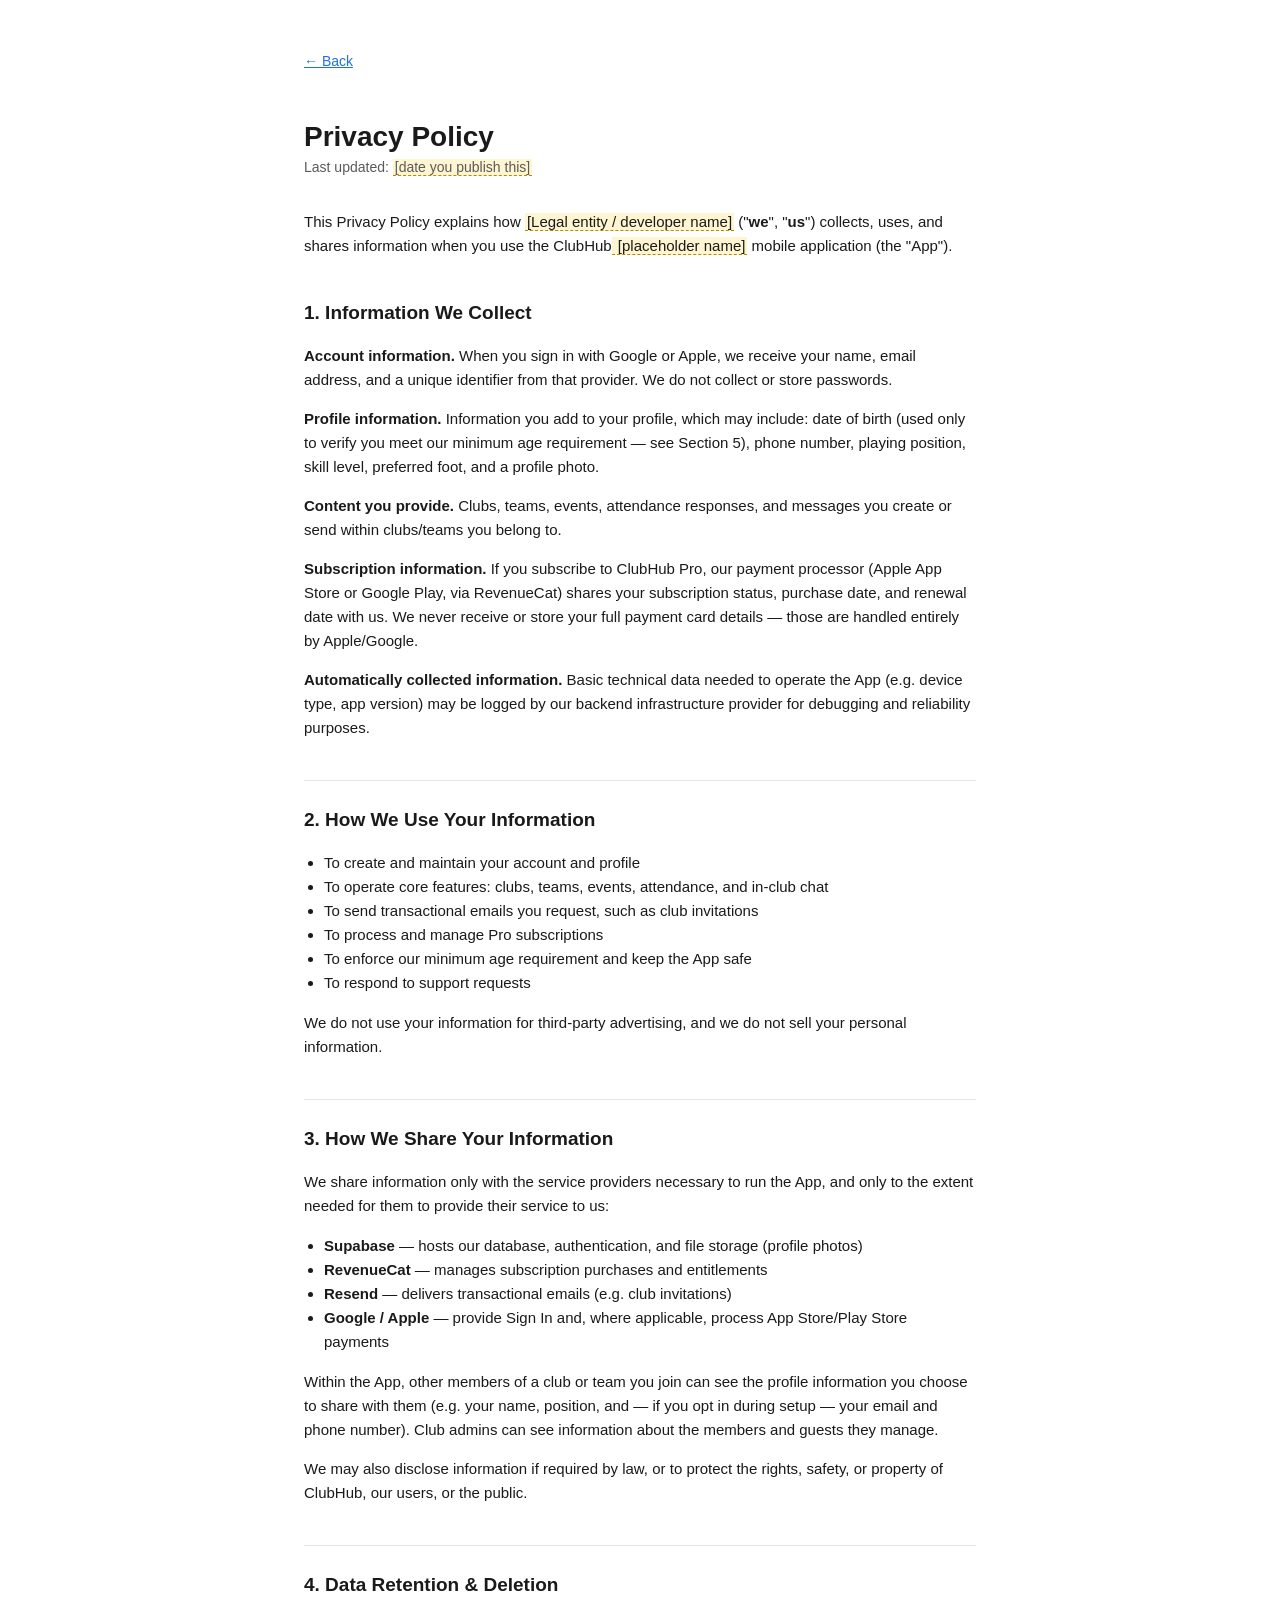
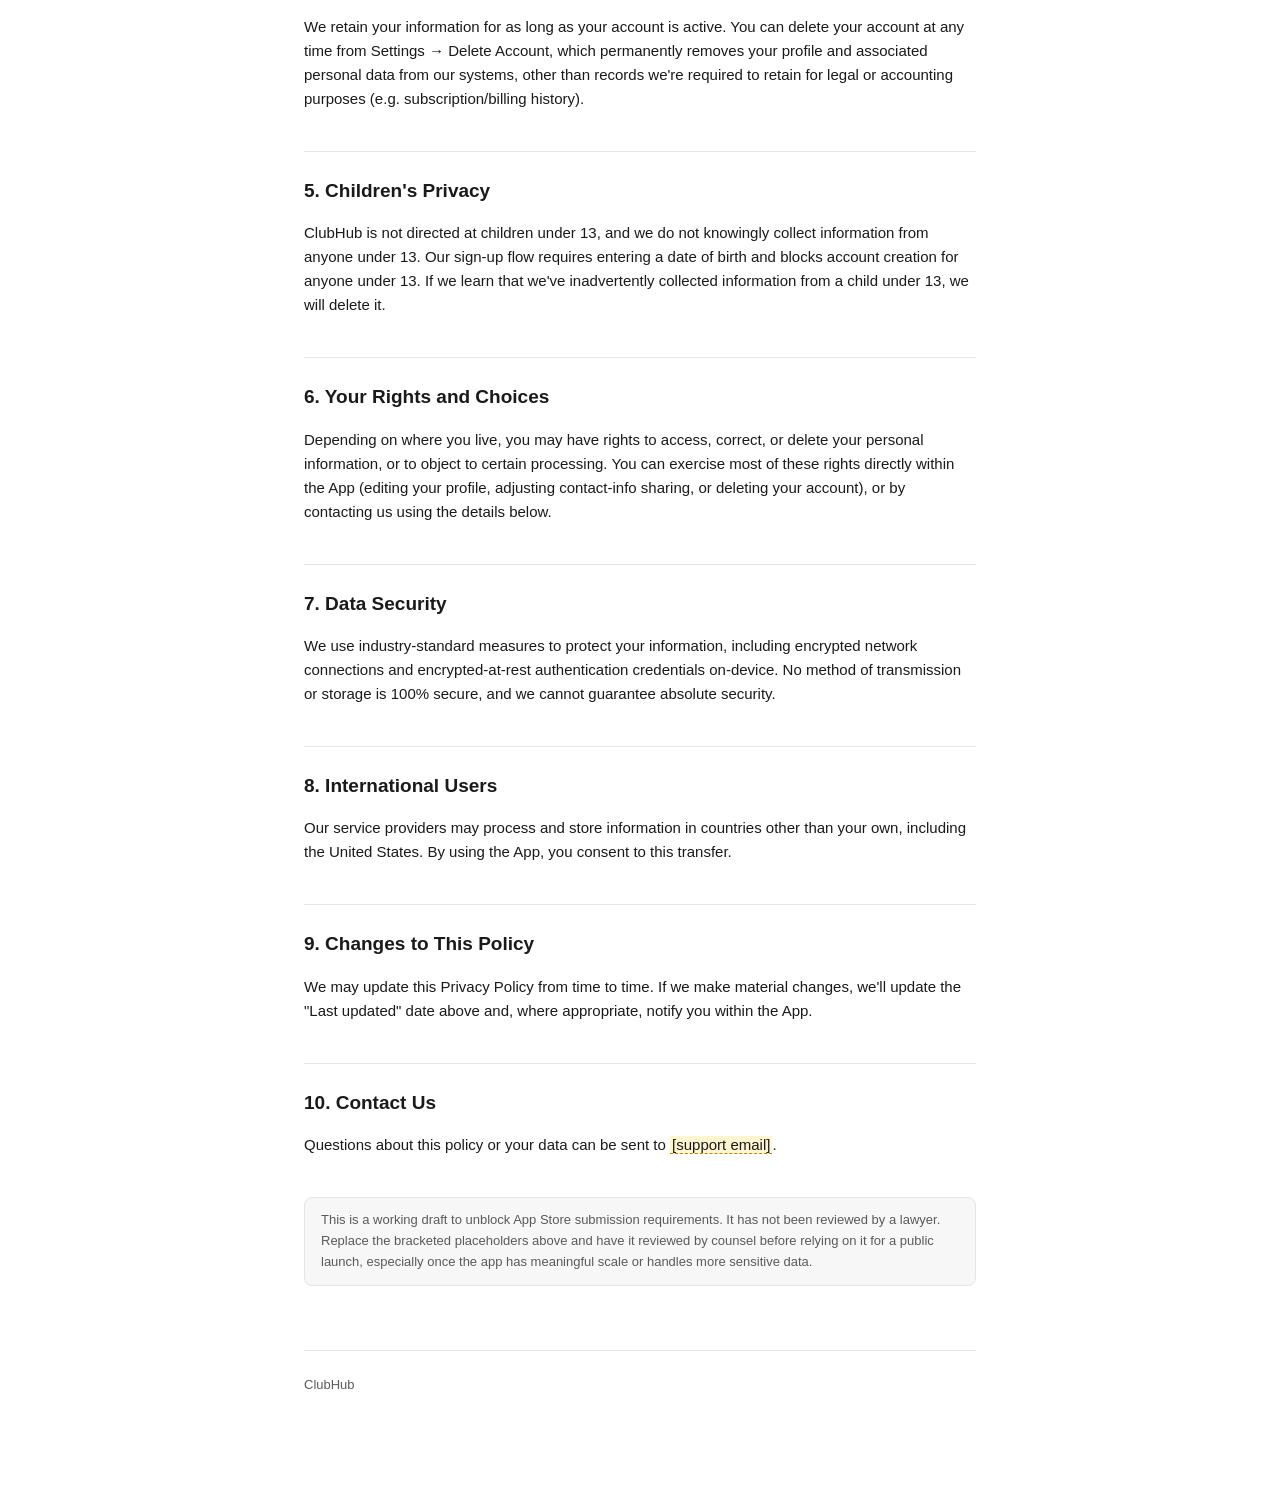
==== privacy-policy.html @ f614a670 "Draft privacy policy and terms of use" ====
<!doctype html>
<html lang="en">
<head>
<meta charset="utf-8" />
<meta name="viewport" content="width=device-width, initial-scale=1" />
<title>Privacy Policy — ClubHub</title>
<link rel="stylesheet" href="style.css" />
</head>
<body>
<div class="wrap">
<a class="home-link" href="index.html">&larr; Back</a>
<h1>Privacy Policy</h1>
<p class="updated">Last updated: <span class="placeholder">[date you publish this]</span></p>

<p>This Privacy Policy explains how <span class="placeholder">[Legal entity / developer name]</span> ("<strong>we</strong>", "<strong>us</strong>") collects, uses, and shares information when you use the ClubHub<span class="placeholder"> [placeholder name]</span> mobile application (the "App").</p>

<h2>1. Information We Collect</h2>
<p><strong>Account information.</strong> When you sign in with Google or Apple, we receive your name, email address, and a unique identifier from that provider. We do not collect or store passwords.</p>
<p><strong>Profile information.</strong> Information you add to your profile, which may include: date of birth (used only to verify you meet our minimum age requirement — see Section 5), phone number, playing position, skill level, preferred foot, and a profile photo.</p>
<p><strong>Content you provide.</strong> Clubs, teams, events, attendance responses, and messages you create or send within clubs/teams you belong to.</p>
<p><strong>Subscription information.</strong> If you subscribe to ClubHub Pro, our payment processor (Apple App Store or Google Play, via RevenueCat) shares your subscription status, purchase date, and renewal date with us. We never receive or store your full payment card details — those are handled entirely by Apple/Google.</p>
<p><strong>Automatically collected information.</strong> Basic technical data needed to operate the App (e.g. device type, app version) may be logged by our backend infrastructure provider for debugging and reliability purposes.</p>

<h2>2. How We Use Your Information</h2>
<ul>
<li>To create and maintain your account and profile</li>
<li>To operate core features: clubs, teams, events, attendance, and in-club chat</li>
<li>To send transactional emails you request, such as club invitations</li>
<li>To process and manage Pro subscriptions</li>
<li>To enforce our minimum age requirement and keep the App safe</li>
<li>To respond to support requests</li>
</ul>
<p>We do not use your information for third-party advertising, and we do not sell your personal information.</p>

<h2>3. How We Share Your Information</h2>
<p>We share information only with the service providers necessary to run the App, and only to the extent needed for them to provide their service to us:</p>
<ul>
<li><strong>Supabase</strong> — hosts our database, authentication, and file storage (profile photos)</li>
<li><strong>RevenueCat</strong> — manages subscription purchases and entitlements</li>
<li><strong>Resend</strong> — delivers transactional emails (e.g. club invitations)</li>
<li><strong>Google / Apple</strong> — provide Sign In and, where applicable, process App Store/Play Store payments</li>
</ul>
<p>Within the App, other members of a club or team you join can see the profile information you choose to share with them (e.g. your name, position, and — if you opt in during setup — your email and phone number). Club admins can see information about the members and guests they manage.</p>
<p>We may also disclose information if required by law, or to protect the rights, safety, or property of ClubHub, our users, or the public.</p>

<h2>4. Data Retention &amp; Deletion</h2>
<p>We retain your information for as long as your account is active. You can delete your account at any time from Settings → Delete Account, which permanently removes your profile and associated personal data from our systems, other than records we're required to retain for legal or accounting purposes (e.g. subscription/billing history).</p>

<h2>5. Children's Privacy</h2>
<p>ClubHub is not directed at children under 13, and we do not knowingly collect information from anyone under 13. Our sign-up flow requires entering a date of birth and blocks account creation for anyone under 13. If we learn that we've inadvertently collected information from a child under 13, we will delete it.</p>

<h2>6. Your Rights and Choices</h2>
<p>Depending on where you live, you may have rights to access, correct, or delete your personal information, or to object to certain processing. You can exercise most of these rights directly within the App (editing your profile, adjusting contact-info sharing, or deleting your account), or by contacting us using the details below.</p>

<h2>7. Data Security</h2>
<p>We use industry-standard measures to protect your information, including encrypted network connections and encrypted-at-rest authentication credentials on-device. No method of transmission or storage is 100% secure, and we cannot guarantee absolute security.</p>

<h2>8. International Users</h2>
<p>Our service providers may process and store information in countries other than your own, including the United States. By using the App, you consent to this transfer.</p>

<h2>9. Changes to This Policy</h2>
<p>We may update this Privacy Policy from time to time. If we make material changes, we'll update the "Last updated" date above and, where appropriate, notify you within the App.</p>

<h2>10. Contact Us</h2>
<p>Questions about this policy or your data can be sent to <span class="placeholder">[support email]</span>.</p>

<div class="note">
This is a working draft to unblock App Store submission requirements. It has not been reviewed by a lawyer. Replace the bracketed placeholders above and have it reviewed by counsel before relying on it for a public launch, especially once the app has meaningful scale or handles more sensitive data.
</div>

<footer>ClubHub</footer>
</div>
</body>
</html>
---- style.css ----
:root {
    --bg: #ffffff;
    --text: #1a1a1a;
    --muted: #5a5a5a;
    --accent: #1f6feb;
    --border: #e5e5e5;
    --card: #f7f7f8;
}

@media (prefers-color-scheme: dark) {
    :root {
        --bg: #14151a;
        --text: #f0f0f2;
        --muted: #a3a3ab;
        --accent: #6ea8fe;
        --border: #2a2b32;
        --card: #1c1d24;
    }
}

* {
    box-sizing: border-box;
}

body {
    margin: 0;
    background: var(--bg);
    color: var(--text);
    font-family: -apple-system, BlinkMacSystemFont, 'Segoe UI', Roboto, Helvetica, Arial, sans-serif;
    line-height: 1.6;
}

.wrap {
    max-width: 720px;
    margin: 0 auto;
    padding: 48px 24px 96px;
}

.updated {
    color: var(--muted);
    font-size: 14px;
    margin-top: -8px;
    margin-bottom: 32px;
}

h1 {
    font-size: 28px;
    margin-bottom: 4px;
}

h2 {
    font-size: 19px;
    margin-top: 40px;
    margin-bottom: 8px;
    border-top: 1px solid var(--border);
    padding-top: 24px;
}

h2:first-of-type {
    border-top: none;
    padding-top: 0;
}

p,
li {
    color: var(--text);
    font-size: 15px;
}

ul {
    padding-left: 20px;
}

a {
    color: var(--accent);
}

.note {
    background: var(--card);
    border: 1px solid var(--border);
    border-radius: 8px;
    padding: 12px 16px;
    font-size: 13px;
    color: var(--muted);
    margin-top: 40px;
}

.placeholder {
    background: rgba(255, 200, 0, 0.18);
    border-bottom: 1px dashed #b98900;
    padding: 0 2px;
}

.home-link {
    display: inline-block;
    margin-bottom: 24px;
    font-size: 14px;
}

footer {
    margin-top: 64px;
    padding-top: 24px;
    border-top: 1px solid var(--border);
    color: var(--muted);
    font-size: 13px;
}
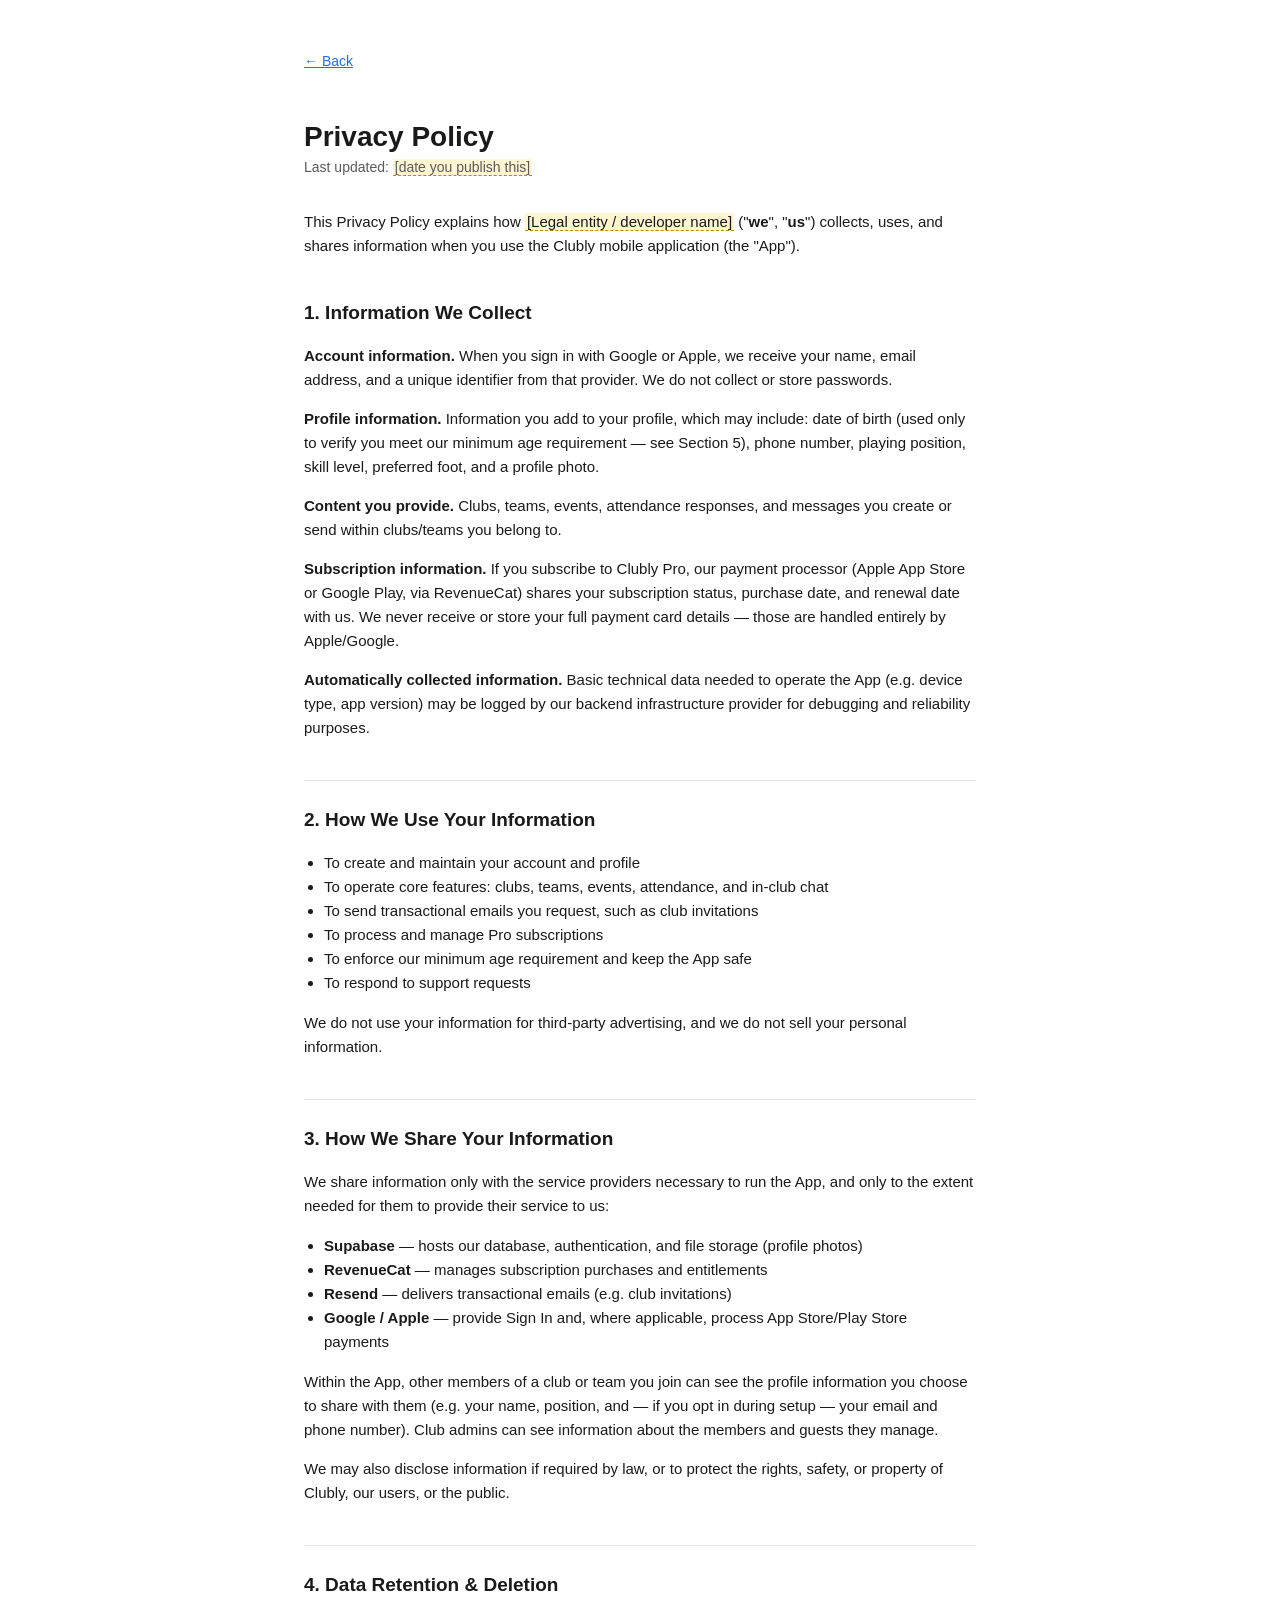
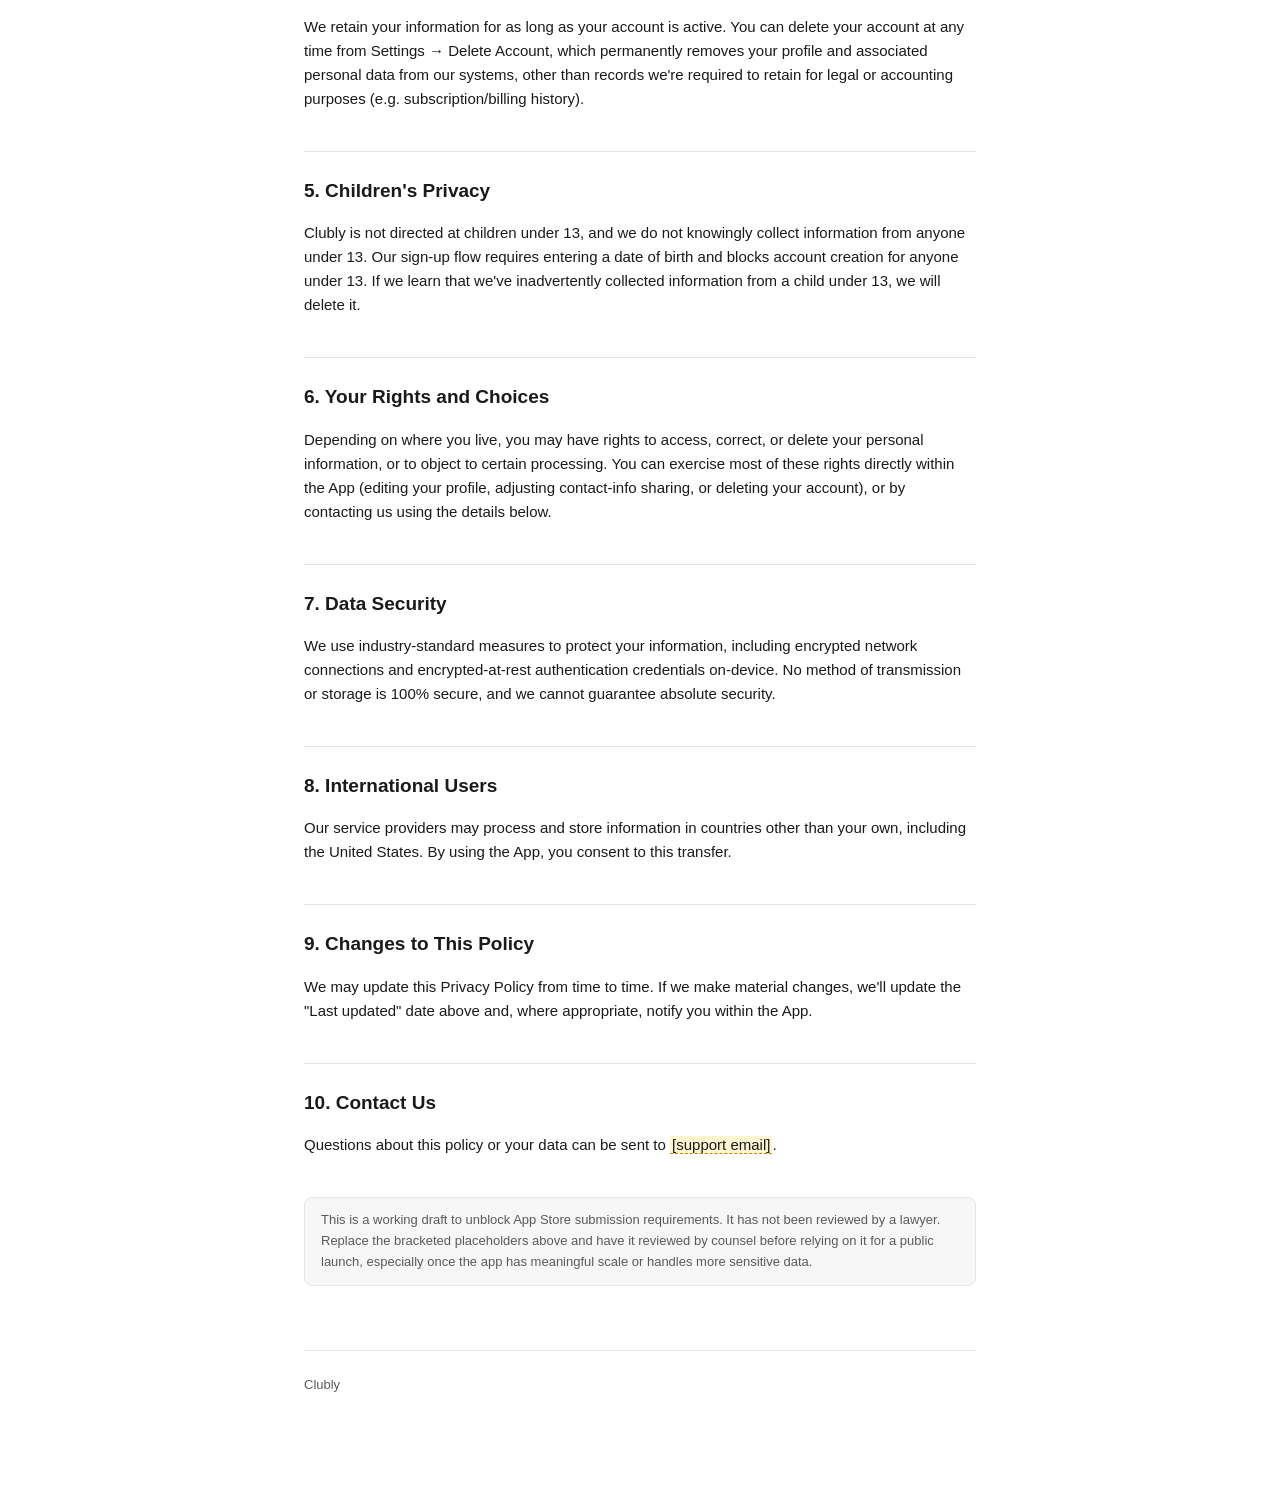
==== commit fbf884b4: "Rename app to Clubly" ====
--- a/privacy-policy.html
+++ b/privacy-policy.html
@@ -3,7 +3,7 @@
 <head>
 <meta charset="utf-8" />
 <meta name="viewport" content="width=device-width, initial-scale=1" />
-<title>Privacy Policy — ClubHub</title>
+<title>Privacy Policy — Clubly</title>
 <link rel="stylesheet" href="style.css" />
 </head>
 <body>
@@ -12,13 +12,13 @@
 <h1>Privacy Policy</h1>
 <p class="updated">Last updated: <span class="placeholder">[date you publish this]</span></p>
 
-<p>This Privacy Policy explains how <span class="placeholder">[Legal entity / developer name]</span> ("<strong>we</strong>", "<strong>us</strong>") collects, uses, and shares information when you use the ClubHub<span class="placeholder"> [placeholder name]</span> mobile application (the "App").</p>
+<p>This Privacy Policy explains how <span class="placeholder">[Legal entity / developer name]</span> ("<strong>we</strong>", "<strong>us</strong>") collects, uses, and shares information when you use the Clubly mobile application (the "App").</p>
 
 <h2>1. Information We Collect</h2>
 <p><strong>Account information.</strong> When you sign in with Google or Apple, we receive your name, email address, and a unique identifier from that provider. We do not collect or store passwords.</p>
 <p><strong>Profile information.</strong> Information you add to your profile, which may include: date of birth (used only to verify you meet our minimum age requirement — see Section 5), phone number, playing position, skill level, preferred foot, and a profile photo.</p>
 <p><strong>Content you provide.</strong> Clubs, teams, events, attendance responses, and messages you create or send within clubs/teams you belong to.</p>
-<p><strong>Subscription information.</strong> If you subscribe to ClubHub Pro, our payment processor (Apple App Store or Google Play, via RevenueCat) shares your subscription status, purchase date, and renewal date with us. We never receive or store your full payment card details — those are handled entirely by Apple/Google.</p>
+<p><strong>Subscription information.</strong> If you subscribe to Clubly Pro, our payment processor (Apple App Store or Google Play, via RevenueCat) shares your subscription status, purchase date, and renewal date with us. We never receive or store your full payment card details — those are handled entirely by Apple/Google.</p>
 <p><strong>Automatically collected information.</strong> Basic technical data needed to operate the App (e.g. device type, app version) may be logged by our backend infrastructure provider for debugging and reliability purposes.</p>
 
 <h2>2. How We Use Your Information</h2>
@@ -41,13 +41,13 @@
 <li><strong>Google / Apple</strong> — provide Sign In and, where applicable, process App Store/Play Store payments</li>
 </ul>
 <p>Within the App, other members of a club or team you join can see the profile information you choose to share with them (e.g. your name, position, and — if you opt in during setup — your email and phone number). Club admins can see information about the members and guests they manage.</p>
-<p>We may also disclose information if required by law, or to protect the rights, safety, or property of ClubHub, our users, or the public.</p>
+<p>We may also disclose information if required by law, or to protect the rights, safety, or property of Clubly, our users, or the public.</p>
 
 <h2>4. Data Retention &amp; Deletion</h2>
 <p>We retain your information for as long as your account is active. You can delete your account at any time from Settings → Delete Account, which permanently removes your profile and associated personal data from our systems, other than records we're required to retain for legal or accounting purposes (e.g. subscription/billing history).</p>
 
 <h2>5. Children's Privacy</h2>
-<p>ClubHub is not directed at children under 13, and we do not knowingly collect information from anyone under 13. Our sign-up flow requires entering a date of birth and blocks account creation for anyone under 13. If we learn that we've inadvertently collected information from a child under 13, we will delete it.</p>
+<p>Clubly is not directed at children under 13, and we do not knowingly collect information from anyone under 13. Our sign-up flow requires entering a date of birth and blocks account creation for anyone under 13. If we learn that we've inadvertently collected information from a child under 13, we will delete it.</p>
 
 <h2>6. Your Rights and Choices</h2>
 <p>Depending on where you live, you may have rights to access, correct, or delete your personal information, or to object to certain processing. You can exercise most of these rights directly within the App (editing your profile, adjusting contact-info sharing, or deleting your account), or by contacting us using the details below.</p>
@@ -68,7 +68,7 @@
 This is a working draft to unblock App Store submission requirements. It has not been reviewed by a lawyer. Replace the bracketed placeholders above and have it reviewed by counsel before relying on it for a public launch, especially once the app has meaningful scale or handles more sensitive data.
 </div>
 
-<footer>ClubHub</footer>
+<footer>Clubly</footer>
 </div>
 </body>
 </html>
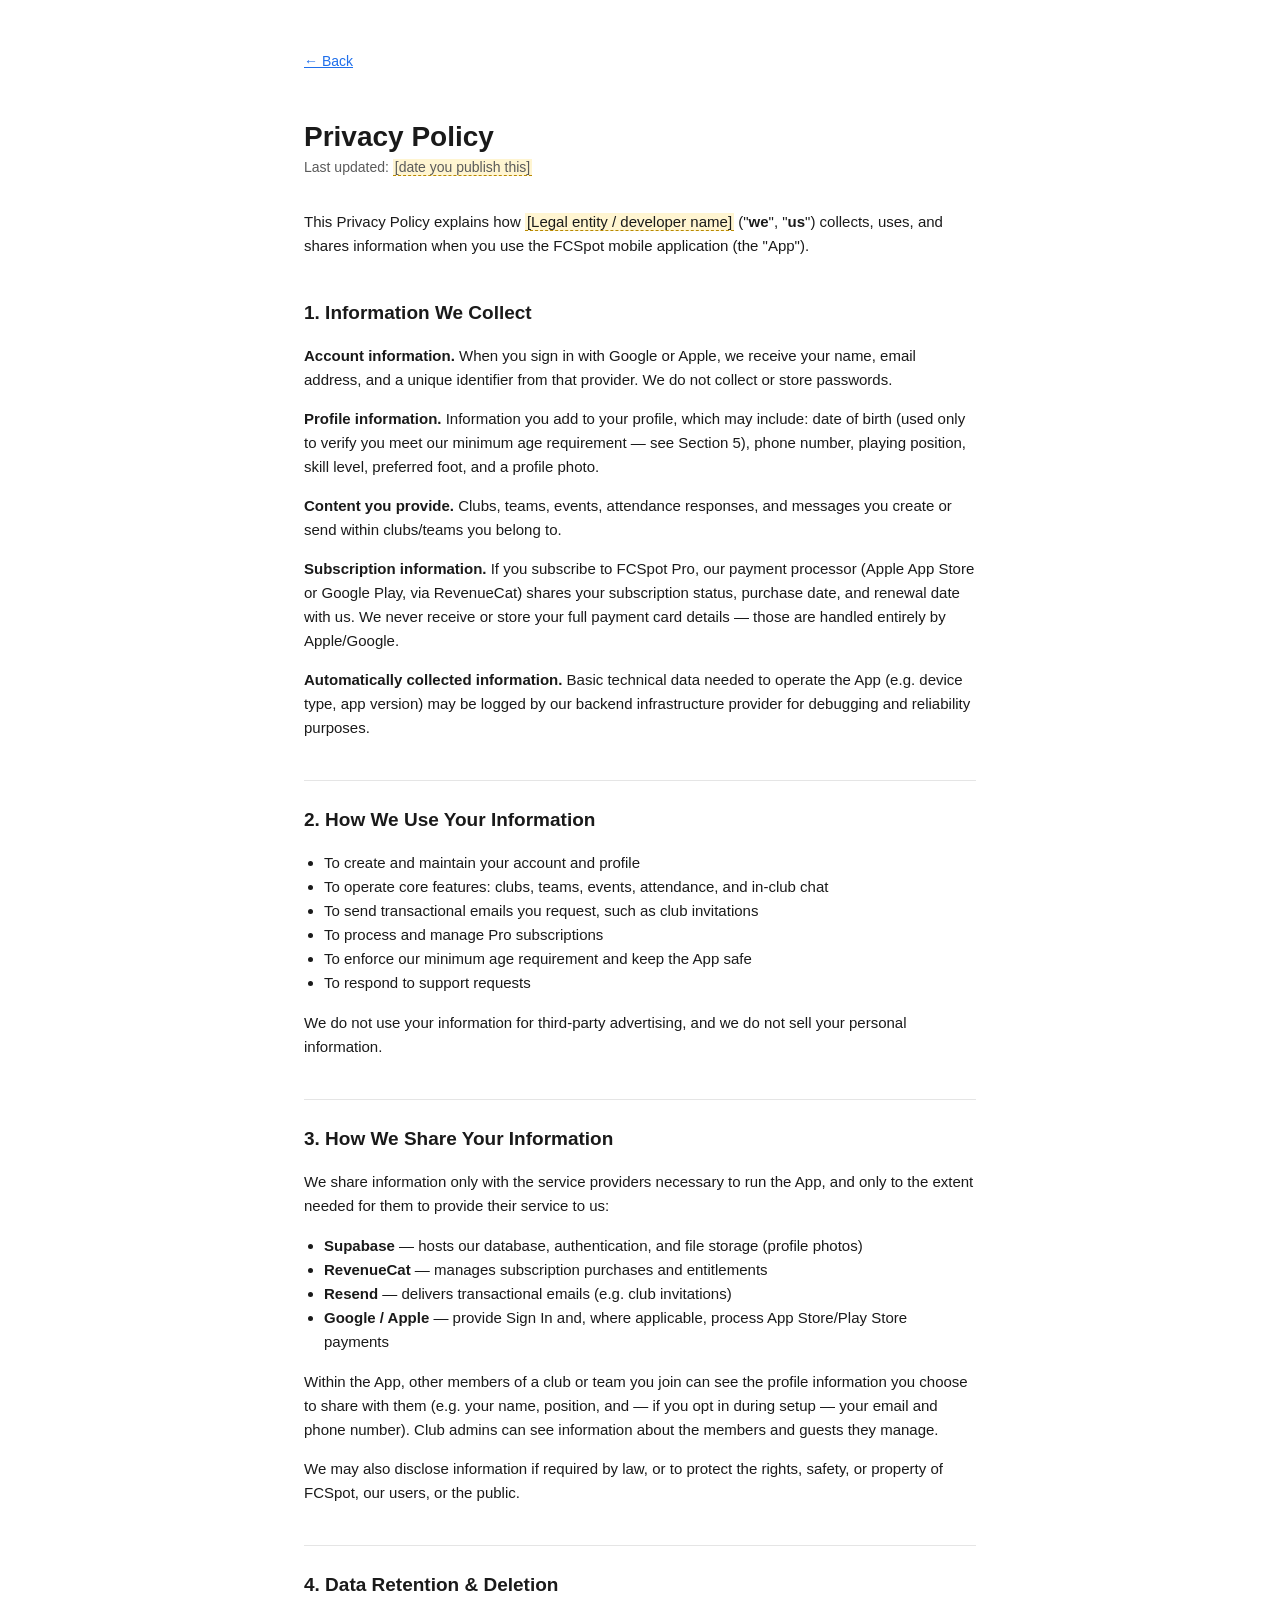
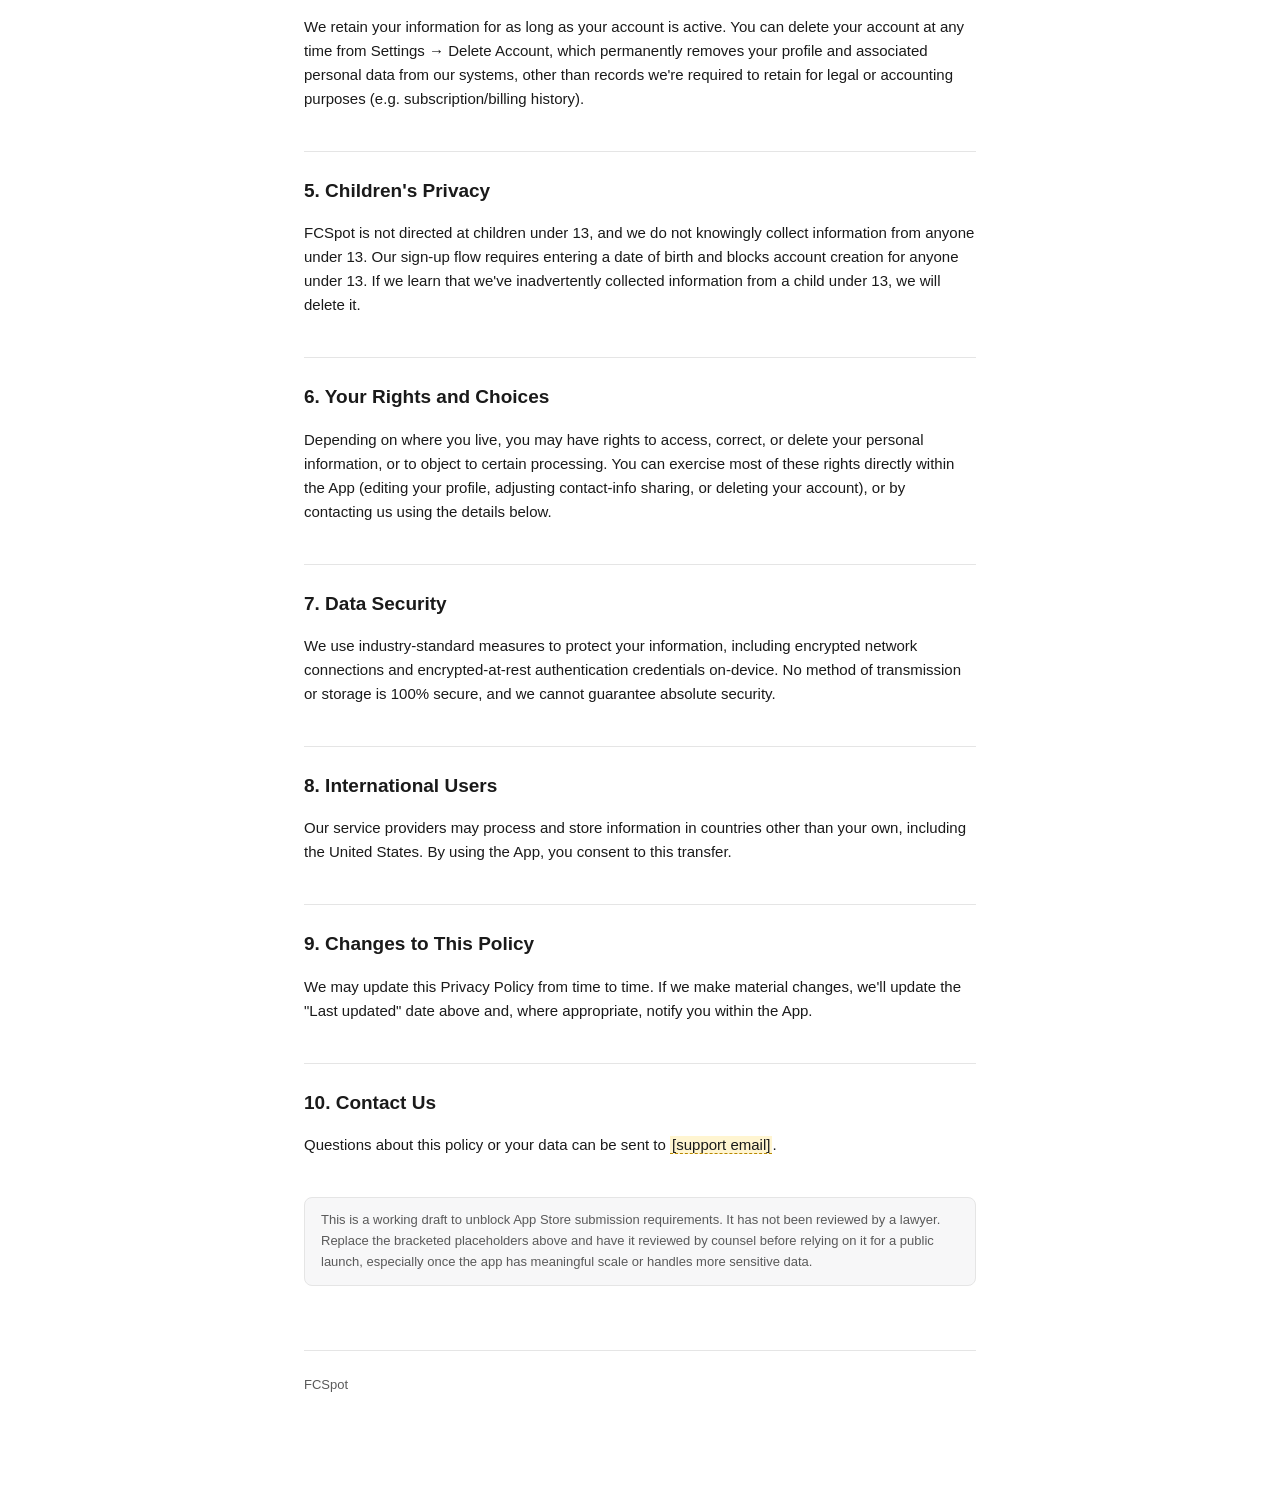
==== commit 67e6c795: "Rename app references from Clubly to FCSpot Co-Authored-By: Claude Sonnet 5 <noreply@anthropic.com>" ====
--- a/privacy-policy.html
+++ b/privacy-policy.html
@@ -3,7 +3,7 @@
 <head>
 <meta charset="utf-8" />
 <meta name="viewport" content="width=device-width, initial-scale=1" />
-<title>Privacy Policy — Clubly</title>
+<title>Privacy Policy — FCSpot</title>
 <link rel="stylesheet" href="style.css" />
 </head>
 <body>
@@ -12,13 +12,13 @@
 <h1>Privacy Policy</h1>
 <p class="updated">Last updated: <span class="placeholder">[date you publish this]</span></p>
 
-<p>This Privacy Policy explains how <span class="placeholder">[Legal entity / developer name]</span> ("<strong>we</strong>", "<strong>us</strong>") collects, uses, and shares information when you use the Clubly mobile application (the "App").</p>
+<p>This Privacy Policy explains how <span class="placeholder">[Legal entity / developer name]</span> ("<strong>we</strong>", "<strong>us</strong>") collects, uses, and shares information when you use the FCSpot mobile application (the "App").</p>
 
 <h2>1. Information We Collect</h2>
 <p><strong>Account information.</strong> When you sign in with Google or Apple, we receive your name, email address, and a unique identifier from that provider. We do not collect or store passwords.</p>
 <p><strong>Profile information.</strong> Information you add to your profile, which may include: date of birth (used only to verify you meet our minimum age requirement — see Section 5), phone number, playing position, skill level, preferred foot, and a profile photo.</p>
 <p><strong>Content you provide.</strong> Clubs, teams, events, attendance responses, and messages you create or send within clubs/teams you belong to.</p>
-<p><strong>Subscription information.</strong> If you subscribe to Clubly Pro, our payment processor (Apple App Store or Google Play, via RevenueCat) shares your subscription status, purchase date, and renewal date with us. We never receive or store your full payment card details — those are handled entirely by Apple/Google.</p>
+<p><strong>Subscription information.</strong> If you subscribe to FCSpot Pro, our payment processor (Apple App Store or Google Play, via RevenueCat) shares your subscription status, purchase date, and renewal date with us. We never receive or store your full payment card details — those are handled entirely by Apple/Google.</p>
 <p><strong>Automatically collected information.</strong> Basic technical data needed to operate the App (e.g. device type, app version) may be logged by our backend infrastructure provider for debugging and reliability purposes.</p>
 
 <h2>2. How We Use Your Information</h2>
@@ -41,13 +41,13 @@
 <li><strong>Google / Apple</strong> — provide Sign In and, where applicable, process App Store/Play Store payments</li>
 </ul>
 <p>Within the App, other members of a club or team you join can see the profile information you choose to share with them (e.g. your name, position, and — if you opt in during setup — your email and phone number). Club admins can see information about the members and guests they manage.</p>
-<p>We may also disclose information if required by law, or to protect the rights, safety, or property of Clubly, our users, or the public.</p>
+<p>We may also disclose information if required by law, or to protect the rights, safety, or property of FCSpot, our users, or the public.</p>
 
 <h2>4. Data Retention &amp; Deletion</h2>
 <p>We retain your information for as long as your account is active. You can delete your account at any time from Settings → Delete Account, which permanently removes your profile and associated personal data from our systems, other than records we're required to retain for legal or accounting purposes (e.g. subscription/billing history).</p>
 
 <h2>5. Children's Privacy</h2>
-<p>Clubly is not directed at children under 13, and we do not knowingly collect information from anyone under 13. Our sign-up flow requires entering a date of birth and blocks account creation for anyone under 13. If we learn that we've inadvertently collected information from a child under 13, we will delete it.</p>
+<p>FCSpot is not directed at children under 13, and we do not knowingly collect information from anyone under 13. Our sign-up flow requires entering a date of birth and blocks account creation for anyone under 13. If we learn that we've inadvertently collected information from a child under 13, we will delete it.</p>
 
 <h2>6. Your Rights and Choices</h2>
 <p>Depending on where you live, you may have rights to access, correct, or delete your personal information, or to object to certain processing. You can exercise most of these rights directly within the App (editing your profile, adjusting contact-info sharing, or deleting your account), or by contacting us using the details below.</p>
@@ -68,7 +68,7 @@
 This is a working draft to unblock App Store submission requirements. It has not been reviewed by a lawyer. Replace the bracketed placeholders above and have it reviewed by counsel before relying on it for a public launch, especially once the app has meaningful scale or handles more sensitive data.
 </div>
 
-<footer>Clubly</footer>
+<footer>FCSpot</footer>
 </div>
 </body>
 </html>
